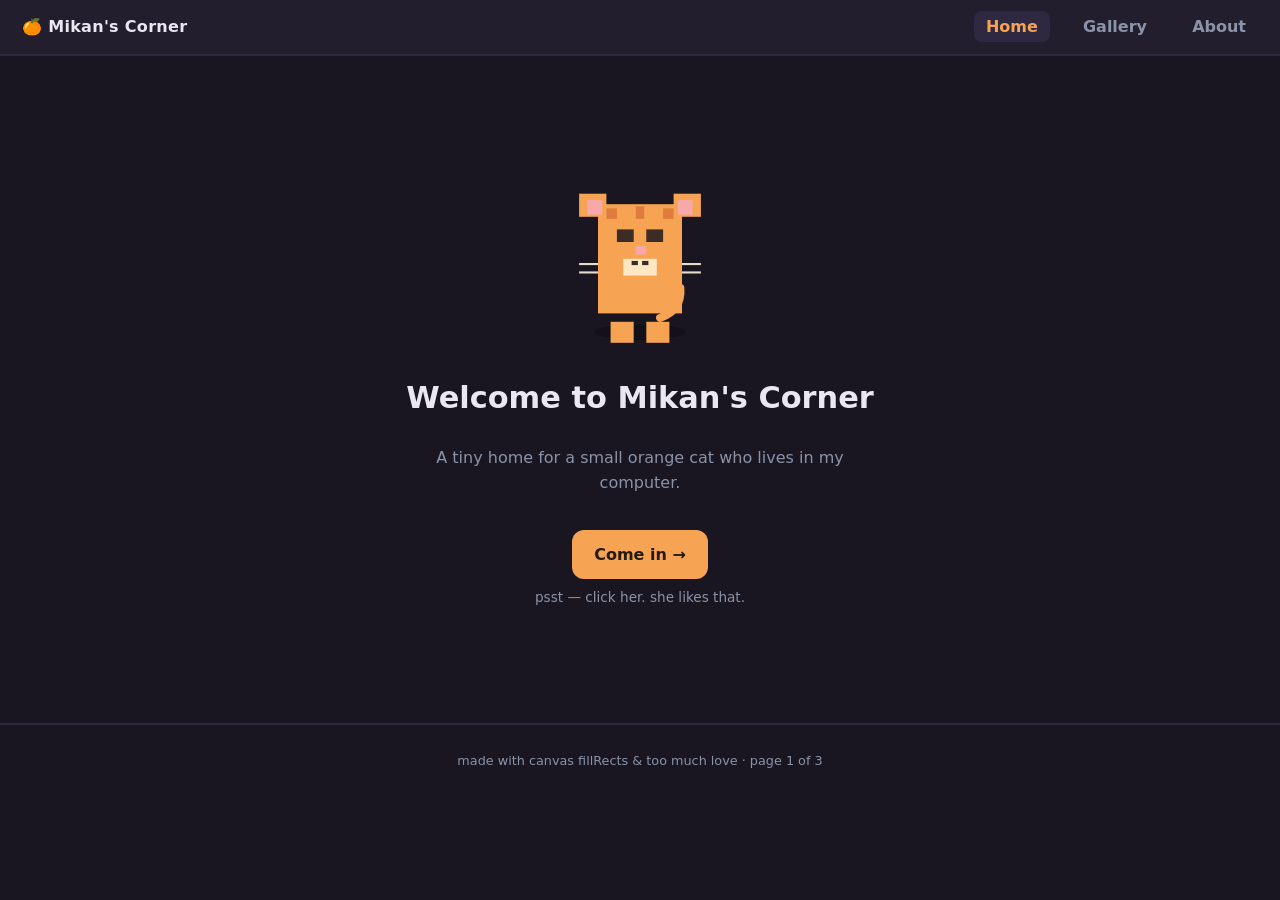
==== index.html @ 968f10ea "Mikan's Corner: a three-page bento box site" ====
<!doctype html>
<html lang="en">
<head>
<meta charset="utf-8">
<meta name="viewport" content="width=device-width, initial-scale=1">
<title>Mikan's Corner — welcome</title>
<link rel="stylesheet" href="style.css">
</head>
<body>
<header class="chopsticks">
  <span class="logo">🍊 Mikan's Corner</span>
  <nav>
    <a href="index.html" class="active">Home</a>
    <a href="gallery.html">Gallery</a>
    <a href="about.html">About</a>
  </nav>
</header>

<main class="lid">
  <div class="hero">
    <canvas id="cat" width="220" height="260"></canvas>
    <h1>Welcome to Mikan's Corner</h1>
    <p class="sub">A tiny home for a small orange cat who lives in my computer.</p>
    <a class="btn" href="gallery.html">Come in →</a>
  </div>
  <p class="hint">psst — click her. she likes that.</p>
</main>

<footer>made with canvas fillRects &amp; too much love · page 1 of 3</footer>

<script src="cat.js"></script>
<script>
const c = document.getElementById('cat');
drawMikan(c, { pose: 'sit', blush: false, hearts: false });
let pet = 0;
c.addEventListener('click', () => {
  pet = 90;
  drawMikan(c, { pose: 'sit', blush: true, hearts: true });
  setTimeout(() => drawMikan(c, { pose: 'sit', blush: false, hearts: false }), 900);
});
let t = 0;
setInterval(() => {
  if (pet > 0) { pet--; return; }
  t++;
  drawMikan(c, { pose: 'sit', blush: false, hearts: false, wag: Math.sin(t / 9) > 0.3 });
}, 130);
</script>
</body>
</html>
---- style.css ----
:root {
  --bg: #191622;
  --card: #221e2e;
  --text: #eae6f2;
  --muted: #8b93a8;
  --accent: #f7a354;
  --accent2: #f7c948;
}
* { box-sizing: border-box; }
body {
  margin: 0;
  background: var(--bg);
  color: var(--text);
  font: 16px/1.6 system-ui, -apple-system, "Hiragino Sans", sans-serif;
}
.chopsticks {
  display: flex; align-items: center; justify-content: space-between;
  padding: 14px 22px;
  background: var(--card);
  border-bottom: 2px solid #2e2940;
  position: sticky; top: 0;
}
.chopsticks .logo { font-weight: 700; letter-spacing: .3px; }
.chopsticks nav a {
  color: var(--muted); text-decoration: none; margin-left: 16px;
  padding: 6px 12px; border-radius: 8px; font-weight: 600;
}
.chopsticks nav a:hover { color: var(--text); background: #2e2940; }
.chopsticks nav a.active { color: var(--accent); background: #2e2940; }
main { max-width: 860px; margin: 0 auto; padding: 40px 22px 60px; }
h1 { font-size: 1.9rem; margin: .6em 0 .2em; }
.sub { color: var(--muted); max-width: 46ch; }
.btn {
  display: inline-block; margin-top: 18px;
  background: var(--accent); color: #241a0e;
  font-weight: 700; text-decoration: none;
  padding: 12px 22px; border-radius: 12px;
  transition: transform .12s ease;
}
.btn:hover { transform: translateY(-2px) rotate(-1deg); }
.lid .hero { text-align: center; display: flex; flex-direction: column; align-items: center; }
.lid canvas { cursor: pointer; }
.hint { text-align: center; color: var(--muted); font-size: .85rem; margin-top: 8px; }
.grid {
  display: grid; grid-template-columns: repeat(auto-fit, minmax(220px, 1fr));
  gap: 18px; margin-top: 26px;
}
.card {
  background: var(--card); border: 2px solid #2e2940; border-radius: 16px;
  padding: 16px; text-align: center;
}
.card h3 { margin: 10px 0 4px; font-size: 1rem; }
.card p { margin: 0; color: var(--muted); font-size: .85rem; }
.card canvas { cursor: default; }
.about { display: flex; gap: 26px; align-items: flex-start; flex-wrap: wrap; }
.about .facts { flex: 1; min-width: 260px; }
.about ul { padding-left: 20px; color: var(--muted); }
.about li { margin: 6px 0; }
footer {
  text-align: center; color: var(--muted); font-size: .8rem;
  padding: 26px; border-top: 2px solid #2e2940; margin-top: 40px;
}
a { color: var(--accent2); }
.badge {
  display: inline-block; background: #2e2940; color: var(--muted);
  border-radius: 999px; padding: 2px 10px; font-size: .75rem; margin-left: 8px;
}
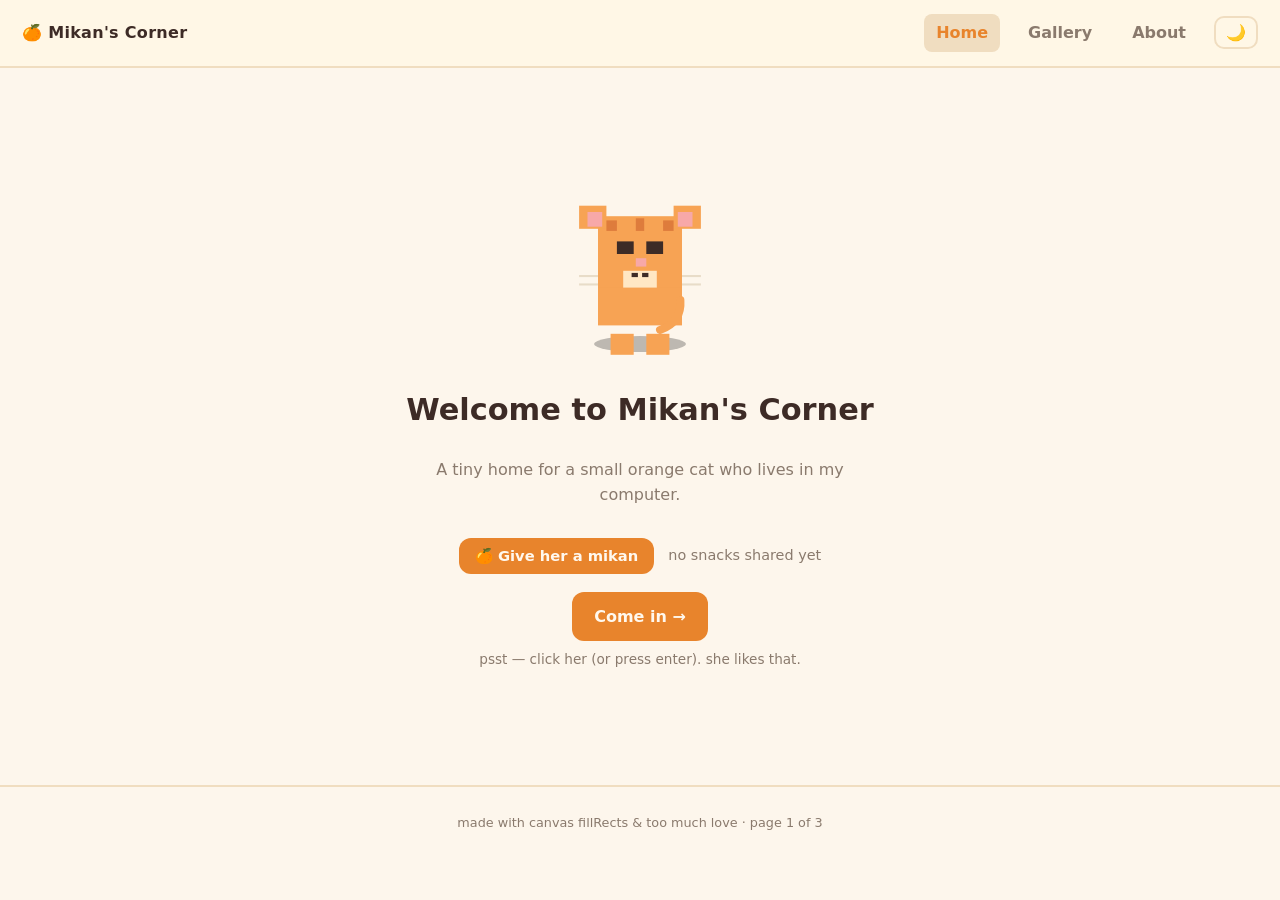
==== commit 6e4622f0: "v2: theme toggle (dark/light, persisted), feed-her-a-mikan counter (localStorage), interactive galle" ====
--- a/index.html
+++ b/index.html
@@ -4,46 +4,88 @@
 <meta charset="utf-8">
 <meta name="viewport" content="width=device-width, initial-scale=1">
 <title>Mikan's Corner — welcome</title>
+<meta name="description" content="A tiny home for Mikan, a pixel cat drawn entirely with canvas fillRects. Three pages, zero images.">
+<meta property="og:title" content="Mikan's Corner">
+<meta property="og:description" content="A tiny home for a small orange cat who lives in my computer.">
+<meta property="og:type" content="website">
+<link rel="icon" href="data:image/svg+xml,%3Csvg xmlns='http://www.w3.org/2000/svg' viewBox='0 0 32 32'%3E%3Ccircle cx='16' cy='19' r='11' fill='%23f7a354'/%3E%3Cellipse cx='21' cy='7' rx='5' ry='3' fill='%235f9b3a'/%3E%3Crect x='10' y='16' width='3' height='3' fill='%233d2b26'/%3E%3Crect x='19' y='16' width='3' height='3' fill='%233d2b26'/%3E%3C/svg%3E">
 <link rel="stylesheet" href="style.css">
+<script src="theme.js"></script>
 </head>
 <body>
+<a class="skip-link" href="#main">Skip to content</a>
 <header class="chopsticks">
   <span class="logo">🍊 Mikan's Corner</span>
   <nav>
     <a href="index.html" class="active">Home</a>
     <a href="gallery.html">Gallery</a>
     <a href="about.html">About</a>
+    <button class="theme-toggle" type="button">☀️</button>
   </nav>
 </header>
 
-<main class="lid">
+<main class="lid" id="main">
   <div class="hero">
-    <canvas id="cat" width="220" height="260"></canvas>
+    <canvas id="cat" width="220" height="260" tabindex="0" role="button"
+            aria-label="Mikan the cat — click or press Enter to pet her"></canvas>
     <h1>Welcome to Mikan's Corner</h1>
     <p class="sub">A tiny home for a small orange cat who lives in my computer.</p>
+    <div class="feed-row">
+      <button id="feed" class="btn btn-small" type="button">🍊 Give her a mikan</button>
+      <span id="treats" class="treats" aria-live="polite"></span>
+    </div>
     <a class="btn" href="gallery.html">Come in →</a>
   </div>
-  <p class="hint">psst — click her. she likes that.</p>
+  <p class="hint">psst — click her (or press enter). she likes that.</p>
 </main>
 
 <footer>made with canvas fillRects &amp; too much love · page 1 of 3</footer>
 
 <script src="cat.js"></script>
 <script>
-const c = document.getElementById('cat');
-drawMikan(c, { pose: 'sit', blush: false, hearts: false });
-let pet = 0;
-c.addEventListener('click', () => {
-  pet = 90;
-  drawMikan(c, { pose: 'sit', blush: true, hearts: true });
-  setTimeout(() => drawMikan(c, { pose: 'sit', blush: false, hearts: false }), 900);
-});
-let t = 0;
-setInterval(() => {
-  if (pet > 0) { pet--; return; }
-  t++;
-  drawMikan(c, { pose: 'sit', blush: false, hearts: false, wag: Math.sin(t / 9) > 0.3 });
-}, 130);
+(function () {
+  var c = document.getElementById('cat');
+  var TREAT_KEY = 'mikan-treats';
+  var treats = 0;
+  try { treats = parseInt(localStorage.getItem(TREAT_KEY) || '0', 10) || 0; } catch (e) {}
+
+  function renderTreats() {
+    var el = document.getElementById('treats');
+    el.innerHTML = treats === 0
+      ? 'no snacks shared yet'
+      : '<strong>' + treats + '</strong> snack' + (treats === 1 ? '' : 's') + ' shared';
+  }
+  renderTreats();
+
+  var busy = false;
+  function react(opts, ms) {
+    if (busy) return;
+    busy = true;
+    drawMikan(c, Object.assign({ pose: 'sit' }, opts));
+    setTimeout(function () { busy = false; }, ms);
+  }
+
+  function pet() { react({ blush: true, hearts: true }, 900); }
+  c.addEventListener('click', pet);
+  c.addEventListener('keydown', function (e) {
+    if (e.key === 'Enter' || e.key === ' ') { e.preventDefault(); pet(); }
+  });
+
+  document.getElementById('feed').addEventListener('click', function () {
+    treats += 1;
+    try { localStorage.setItem(TREAT_KEY, String(treats)); } catch (e) {}
+    renderTreats();
+    react({ mikan: true, hearts: true, blush: true }, 1200);
+  });
+
+  /* idle animation: tail wags now and then; pauses in hidden tabs */
+  var t = 0;
+  window.mikanEvery(130, function () {
+    if (busy) return;
+    t++;
+    drawMikan(c, { pose: 'sit', wag: Math.sin(t / 9) > 0.3 });
+  });
+})();
 </script>
 </body>
 </html>
--- a/style.css
+++ b/style.css
@@ -1,10 +1,22 @@
 :root {
   --bg: #191622;
   --card: #221e2e;
+  --line: #2e2940;
   --text: #eae6f2;
   --muted: #8b93a8;
   --accent: #f7a354;
   --accent2: #f7c948;
+  --on-accent: #241a0e;
+}
+[data-theme="light"] {
+  --bg: #fdf6ec;
+  --card: #fff7e6;
+  --line: #f0ddc0;
+  --text: #3d2b26;
+  --muted: #8a7a6d;
+  --accent: #e8842c;
+  --accent2: #a8760f;
+  --on-accent: #fff8ee;
 }
 * { box-sizing: border-box; }
 body {
@@ -12,56 +24,99 @@
   background: var(--bg);
   color: var(--text);
   font: 16px/1.6 system-ui, -apple-system, "Hiragino Sans", sans-serif;
+  transition: background .25s ease, color .25s ease;
 }
+.skip-link {
+  position: absolute; left: -999px; top: 0;
+  background: var(--accent); color: var(--on-accent);
+  padding: 8px 14px; border-radius: 0 0 10px 0; z-index: 10; font-weight: 700;
+}
+.skip-link:focus { left: 0; }
 .chopsticks {
   display: flex; align-items: center; justify-content: space-between;
   padding: 14px 22px;
   background: var(--card);
-  border-bottom: 2px solid #2e2940;
+  border-bottom: 2px solid var(--line);
   position: sticky; top: 0;
 }
 .chopsticks .logo { font-weight: 700; letter-spacing: .3px; }
+.chopsticks nav { display: flex; align-items: center; }
 .chopsticks nav a {
   color: var(--muted); text-decoration: none; margin-left: 16px;
   padding: 6px 12px; border-radius: 8px; font-weight: 600;
 }
-.chopsticks nav a:hover { color: var(--text); background: #2e2940; }
-.chopsticks nav a.active { color: var(--accent); background: #2e2940; }
+.chopsticks nav a:hover { color: var(--text); background: var(--line); }
+.chopsticks nav a.active { color: var(--accent); background: var(--line); }
+.theme-toggle {
+  margin-left: 16px; border: 2px solid var(--line); background: var(--card);
+  color: var(--text); border-radius: 10px; padding: 5px 10px; cursor: pointer;
+  font-size: 1rem; line-height: 1.2;
+}
+.theme-toggle:hover { background: var(--line); }
 main { max-width: 860px; margin: 0 auto; padding: 40px 22px 60px; }
 h1 { font-size: 1.9rem; margin: .6em 0 .2em; }
+h2 { font-size: 1.25rem; margin-top: 2em; }
 .sub { color: var(--muted); max-width: 46ch; }
 .btn {
   display: inline-block; margin-top: 18px;
-  background: var(--accent); color: #241a0e;
-  font-weight: 700; text-decoration: none;
-  padding: 12px 22px; border-radius: 12px;
+  background: var(--accent); color: var(--on-accent);
+  font-weight: 700; text-decoration: none; border: 0; cursor: pointer;
+  padding: 12px 22px; border-radius: 12px; font-size: 1rem; font-family: inherit;
   transition: transform .12s ease;
 }
 .btn:hover { transform: translateY(-2px) rotate(-1deg); }
+.btn-small { margin-top: 0; padding: 9px 16px; font-size: .92rem; }
 .lid .hero { text-align: center; display: flex; flex-direction: column; align-items: center; }
 .lid canvas { cursor: pointer; }
+.lid canvas:focus-visible { outline: 3px solid var(--accent2); outline-offset: 4px; border-radius: 12px; }
 .hint { text-align: center; color: var(--muted); font-size: .85rem; margin-top: 8px; }
+.feed-row {
+  margin-top: 14px; display: flex; align-items: center; gap: 14px; flex-wrap: wrap;
+  justify-content: center;
+}
+.treats { color: var(--muted); font-size: .9rem; }
+.treats strong { color: var(--accent); }
 .grid {
   display: grid; grid-template-columns: repeat(auto-fit, minmax(220px, 1fr));
   gap: 18px; margin-top: 26px;
 }
 .card {
-  background: var(--card); border: 2px solid #2e2940; border-radius: 16px;
-  padding: 16px; text-align: center;
+  background: var(--card); border: 2px solid var(--line); border-radius: 16px;
+  padding: 16px; text-align: center; cursor: pointer;
+  transition: transform .15s ease, border-color .15s ease;
 }
+.card:hover { transform: translateY(-4px); border-color: var(--accent); }
+.card:focus-visible { outline: 3px solid var(--accent2); outline-offset: 3px; }
 .card h3 { margin: 10px 0 4px; font-size: 1rem; }
 .card p { margin: 0; color: var(--muted); font-size: .85rem; }
-.card canvas { cursor: default; }
+.card canvas { cursor: pointer; }
 .about { display: flex; gap: 26px; align-items: flex-start; flex-wrap: wrap; }
 .about .facts { flex: 1; min-width: 260px; }
 .about ul { padding-left: 20px; color: var(--muted); }
 .about li { margin: 6px 0; }
+.faq { margin-top: 10px; }
+.faq details {
+  background: var(--card); border: 2px solid var(--line); border-radius: 12px;
+  padding: 10px 16px; margin: 10px 0;
+}
+.faq summary { cursor: pointer; font-weight: 700; }
+.faq details p { color: var(--muted); margin: 8px 0 2px; }
+.timeline { list-style: none; padding-left: 0; }
+.timeline li {
+  border-left: 3px solid var(--accent); padding: 2px 0 2px 14px; margin: 12px 0;
+  color: var(--muted);
+}
+.timeline strong { color: var(--text); }
 footer {
   text-align: center; color: var(--muted); font-size: .8rem;
-  padding: 26px; border-top: 2px solid #2e2940; margin-top: 40px;
+  padding: 26px; border-top: 2px solid var(--line); margin-top: 40px;
 }
 a { color: var(--accent2); }
 .badge {
-  display: inline-block; background: #2e2940; color: var(--muted);
+  display: inline-block; background: var(--line); color: var(--muted);
   border-radius: 999px; padding: 2px 10px; font-size: .75rem; margin-left: 8px;
 }
+@media (prefers-reduced-motion: reduce) {
+  * { transition: none !important; animation: none !important; }
+  .btn:hover, .card:hover { transform: none; }
+}
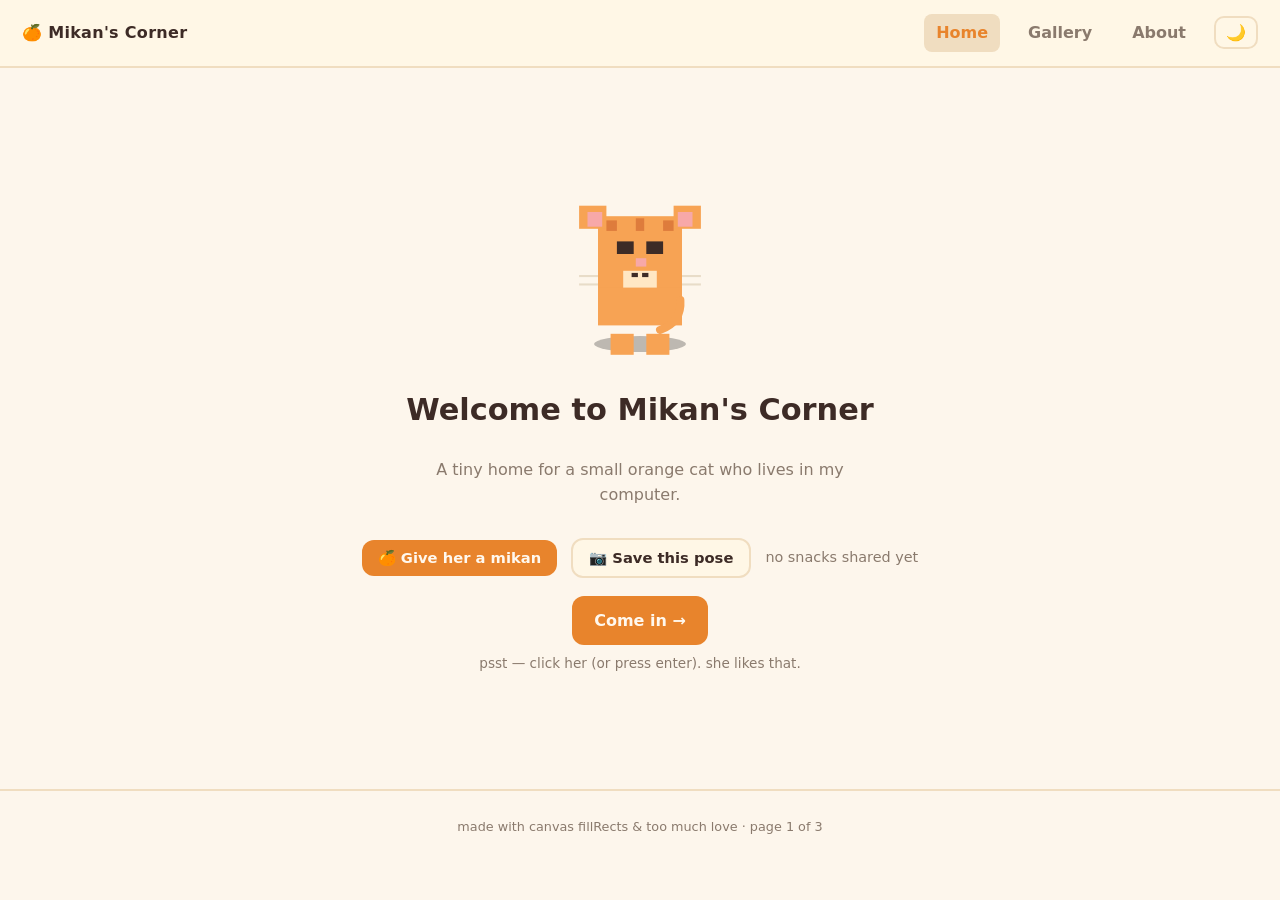
==== commit 6a9e4c43: "pose export: save Mikan as PNG from all three pages (home + per-card gallery buttons + about); e2e 3" ====
--- a/index.html
+++ b/index.html
@@ -17,7 +17,7 @@
 <header class="chopsticks">
   <span class="logo">🍊 Mikan's Corner</span>
   <nav>
-    <a href="index.html" class="active">Home</a>
+    <a href="index.html" class="active" aria-current="page">Home</a>
     <a href="gallery.html">Gallery</a>
     <a href="about.html">About</a>
     <button class="theme-toggle" type="button">☀️</button>
@@ -32,11 +32,13 @@
     <p class="sub">A tiny home for a small orange cat who lives in my computer.</p>
     <div class="feed-row">
       <button id="feed" class="btn btn-small" type="button">🍊 Give her a mikan</button>
+      <button id="export" class="btn btn-small btn-ghost" type="button">📷 Save this pose</button>
       <span id="treats" class="treats" aria-live="polite"></span>
     </div>
     <a class="btn" href="gallery.html">Come in →</a>
   </div>
   <p class="hint">psst — click her (or press enter). she likes that.</p>
+  <p class="hint" id="welcome-back"></p>
 </main>
 
 <footer>made with canvas fillRects &amp; too much love · page 1 of 3</footer>
@@ -58,6 +60,17 @@
   renderTreats();
 
   var busy = false;
+  /* remember how many times you've visited — she notices */
+  var VISIT_KEY = 'mikan-visits';
+  var visits = 0;
+  try { visits = parseInt(localStorage.getItem(VISIT_KEY) || '0', 10) || 0; } catch (e) {}
+  visits += 1;
+  try { localStorage.setItem(VISIT_KEY, String(visits)); } catch (e) {}
+  if (visits > 1) {
+    document.getElementById('welcome-back').textContent =
+      'welcome back — visit #' + visits + '. she remembers you.';
+  }
+
   function react(opts, ms) {
     if (busy) return;
     busy = true;
@@ -78,6 +91,11 @@
     react({ mikan: true, hearts: true, blush: true }, 1200);
   });
 
+  /* download the pose she's showing right now as a PNG */
+  document.getElementById('export').addEventListener('click', function () {
+    mikanSavePose(c, 'mikan-home.png');
+  });
+
   /* idle animation: tail wags now and then; pauses in hidden tabs */
   var t = 0;
   window.mikanEvery(130, function () {
--- a/style.css
+++ b/style.css
@@ -3,7 +3,7 @@
   --card: #221e2e;
   --line: #2e2940;
   --text: #eae6f2;
-  --muted: #8b93a8;
+  --muted: #9aa2b8;
   --accent: #f7a354;
   --accent2: #f7c948;
   --on-accent: #241a0e;
@@ -66,6 +66,17 @@
 }
 .btn:hover { transform: translateY(-2px) rotate(-1deg); }
 .btn-small { margin-top: 0; padding: 9px 16px; font-size: .92rem; }
+.btn-ghost {
+  background: var(--card); color: var(--text); border: 2px solid var(--line);
+}
+.btn-ghost:hover { background: var(--line); }
+.save-img {
+  margin-top: 10px; padding: 4px 12px; border-radius: 999px; cursor: pointer;
+  border: 2px solid var(--line); background: transparent; color: var(--muted);
+  font: inherit; font-size: .75rem; font-weight: 600;
+}
+.save-img:hover { color: var(--accent); border-color: var(--accent); }
+.save-img:focus-visible { outline: 3px solid var(--accent2); outline-offset: 2px; }
 .lid .hero { text-align: center; display: flex; flex-direction: column; align-items: center; }
 .lid canvas { cursor: pointer; }
 .lid canvas:focus-visible { outline: 3px solid var(--accent2); outline-offset: 4px; border-radius: 12px; }
@@ -116,6 +127,13 @@
   display: inline-block; background: var(--line); color: var(--muted);
   border-radius: 999px; padding: 2px 10px; font-size: .75rem; margin-left: 8px;
 }
+@media (max-width: 600px) {
+  .chopsticks { flex-wrap: wrap; gap: 4px; padding: 10px 14px; }
+  .chopsticks nav a { margin-left: 6px; padding: 5px 9px; font-size: .9rem; }
+  .theme-toggle { margin-left: 6px; }
+  main { padding: 26px 16px 50px; }
+  h1 { font-size: 1.5rem; }
+}
 @media (prefers-reduced-motion: reduce) {
   * { transition: none !important; animation: none !important; }
   .btn:hover, .card:hover { transform: none; }
